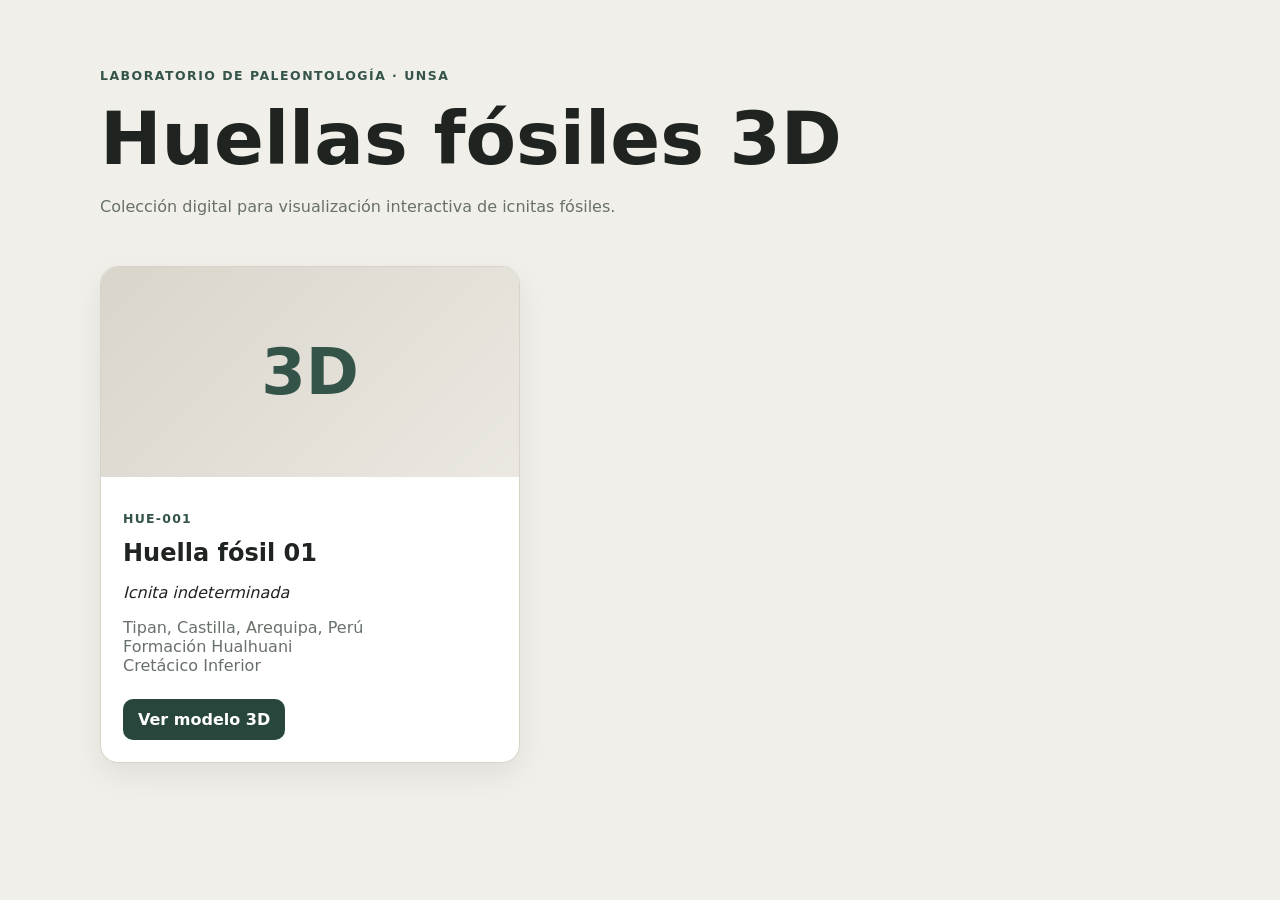
==== index.html @ 17d4e057 "123" ====
<!doctype html>
<html lang="es">
<head>
  <meta charset="utf-8">
  <meta name="viewport" content="width=device-width,initial-scale=1">
  <title>LP-UNSA | Huellas fósiles 3D</title>
  <link rel="stylesheet" href="styles.css">
</head>
<body>
  <main class="wrap">
    <header class="hero">
      <p class="eyebrow">LABORATORIO DE PALEONTOLOGÍA · UNSA</p>
      <h1>Huellas fósiles 3D</h1>
      <p class="lead">Colección digital para visualización interactiva de icnitas fósiles.</p>
    </header>
    <section id="galeria" class="grid"></section>
  </main>
  <script type="module">
    import { catalogo } from "./catalogo.js";
    const galeria = document.getElementById("galeria");
    for (const i of catalogo) {
      const card = document.createElement("article");
      card.className = "card";
      card.innerHTML = `
        <div class="visual">3D</div>
        <div class="body">
          <p class="codigo">${i.codigo}</p>
          <h2>${i.titulo}</h2>
          <p><em>${i.identificacion}</em></p>
          <p class="meta">${i.localidad}<br>${i.unidad}<br>${i.edad}</p>
          <a class="btn" href="visor.html?id=${encodeURIComponent(i.id)}">Ver modelo 3D</a>
        </div>`;
      galeria.appendChild(card);
    }
  </script>
</body>
</html>
---- styles.css ----
*{box-sizing:border-box}body{margin:0;font-family:system-ui,-apple-system,Segoe UI,sans-serif;background:#f1efe9;color:#202420}.wrap{width:min(1080px,calc(100% - 32px));margin:auto}.hero{padding:56px 0 34px}.eyebrow{font-size:.78rem;font-weight:800;letter-spacing:.12em;color:#355449}.hero h1{font-size:clamp(2.3rem,6vw,4.6rem);margin:8px 0}.lead,.meta{color:#68706a}.grid{display:grid;grid-template-columns:minmax(0,420px);gap:22px;padding-bottom:60px}.card{background:white;border:1px solid #d8d3c9;border-radius:18px;overflow:hidden;box-shadow:0 12px 30px rgba(0,0,0,.07)}.visual{height:210px;display:grid;place-items:center;background:linear-gradient(135deg,#d9d5cb,#ebe8e1);font-weight:900;font-size:4rem;color:#355449}.body{padding:22px}.codigo{font-size:.78rem;font-weight:800;letter-spacing:.1em;color:#355449}.body h2{margin:.2rem 0}.btn{display:inline-block;margin-top:8px;padding:11px 15px;border-radius:10px;background:#29463c;color:white;text-decoration:none;font-weight:700}.viewer{overflow:hidden;background:#e9e6df}.stage{position:relative;width:100vw;height:100dvh}canvas{width:100%;height:100%;display:block}.top{position:absolute;z-index:5;top:14px;left:14px;right:14px;display:flex;justify-content:space-between;gap:10px;pointer-events:none}.panel,.actions>*{pointer-events:auto}.panel{padding:11px 13px;border-radius:12px;background:rgba(250,249,245,.9);backdrop-filter:blur(8px);box-shadow:0 8px 24px rgba(0,0,0,.1)}.panel h1{font-size:1rem;margin:0}.panel p{font-size:.78rem;margin:4px 0 0;color:#68706a}.actions{display:flex;gap:8px}.actions a,.actions button{border:0;border-radius:10px;padding:9px 11px;background:rgba(250,249,245,.92);font:inherit;font-size:.8rem;font-weight:700;color:#202420;text-decoration:none;cursor:pointer}.status{position:absolute;z-index:4;left:50%;bottom:20px;transform:translateX(-50%);padding:9px 12px;border-radius:10px;background:rgba(20,22,20,.82);color:white;font-size:.82rem}.hidden{display:none}@media(max-width:700px){.top{flex-direction:column}.actions{align-self:flex-end}}
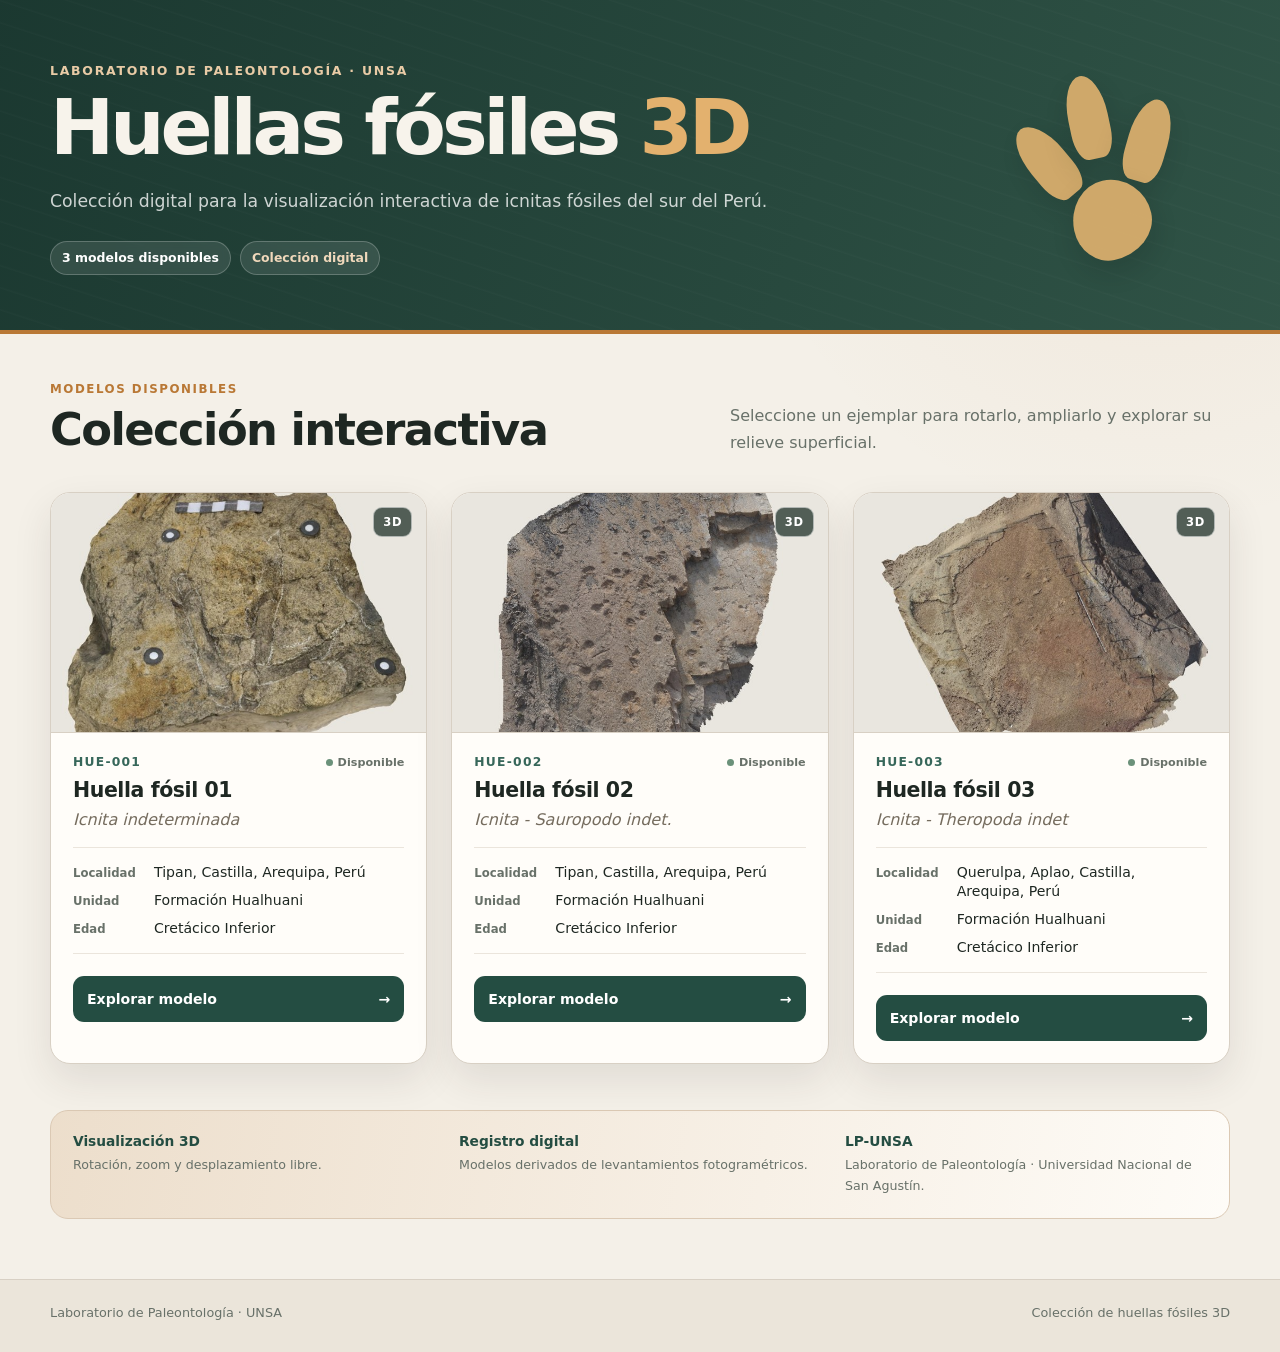
==== commit d9656358: "Visualizacion" ====
--- a/index.html
+++ b/index.html
@@ -3,33 +3,110 @@
 <head>
   <meta charset="utf-8">
   <meta name="viewport" content="width=device-width,initial-scale=1">
+  <meta name="description" content="Colección digital 3D de huellas fósiles del Laboratorio de Paleontología de la UNSA.">
   <title>LP-UNSA | Huellas fósiles 3D</title>
   <link rel="stylesheet" href="styles.css">
 </head>
 <body>
+  <header class="site-header">
+    <div class="hero-decoration" aria-hidden="true"></div>
+    <div class="wrap hero">
+      <div class="hero-copy">
+        <p class="eyebrow">LABORATORIO DE PALEONTOLOGÍA · UNSA</p>
+        <h1>Huellas fósiles <span>3D</span></h1>
+        <p class="lead">Colección digital para la visualización interactiva de icnitas fósiles del sur del Perú.</p>
+        <div class="hero-meta">
+          <span id="contador-modelos" class="pill"></span>
+          <span class="pill pill-soft">Colección digital</span>
+        </div>
+      </div>
+      <div class="hero-mark" aria-hidden="true">
+        <div class="track-mark">
+          <span class="toe toe-1"></span><span class="toe toe-2"></span><span class="toe toe-3"></span><span class="pad"></span>
+        </div>
+      </div>
+    </div>
+  </header>
+
   <main class="wrap">
-    <header class="hero">
-      <p class="eyebrow">LABORATORIO DE PALEONTOLOGÍA · UNSA</p>
-      <h1>Huellas fósiles 3D</h1>
-      <p class="lead">Colección digital para visualización interactiva de icnitas fósiles.</p>
-    </header>
-    <section id="galeria" class="grid"></section>
+    <section class="section-heading">
+      <div>
+        <p class="section-kicker">MODELOS DISPONIBLES</p>
+        <h2>Colección interactiva</h2>
+      </div>
+      <p>Seleccione un ejemplar para rotarlo, ampliarlo y explorar su relieve superficial.</p>
+    </section>
+
+    <section id="galeria" class="grid" aria-label="Modelos 3D de huellas fósiles"></section>
+
+    <section class="info-strip">
+      <div><strong>Visualización 3D</strong><span>Rotación, zoom y desplazamiento libre.</span></div>
+      <div><strong>Registro digital</strong><span>Modelos derivados de levantamientos fotogramétricos.</span></div>
+      <div><strong>LP-UNSA</strong><span>Laboratorio de Paleontología · Universidad Nacional de San Agustín.</span></div>
+    </section>
   </main>
+
+  <footer class="site-footer">
+    <div class="wrap footer-inner">
+      <p>Laboratorio de Paleontología · UNSA</p>
+      <p>Colección de huellas fósiles 3D</p>
+    </div>
+  </footer>
+
   <script type="module">
-    import { catalogo } from "./catalogo.js";
+    import { catalogo } from "./catalogo.js?v=3";
+
     const galeria = document.getElementById("galeria");
+    const contador = document.getElementById("contador-modelos");
+    contador.textContent = `${catalogo.length} ${catalogo.length === 1 ? "modelo" : "modelos"} disponibles`;
+
     for (const i of catalogo) {
       const card = document.createElement("article");
       card.className = "card";
+      const miniatura = `miniaturas/${i.id}.jpg`;
+
       card.innerHTML = `
-        <div class="visual">3D</div>
-        <div class="body">
-          <p class="codigo">${i.codigo}</p>
-          <h2>${i.titulo}</h2>
-          <p><em>${i.identificacion}</em></p>
-          <p class="meta">${i.localidad}<br>${i.unidad}<br>${i.edad}</p>
-          <a class="btn" href="visor.html?id=${encodeURIComponent(i.id)}">Ver modelo 3D</a>
+        <div class="card-visual">
+          <img src="${miniatura}" alt="Miniatura del modelo ${i.codigo}" class="thumb" loading="lazy">
+          <div class="thumb-fallback" aria-hidden="true">
+            <div class="fallback-track">
+              <span class="f-toe f1"></span><span class="f-toe f2"></span><span class="f-toe f3"></span><span class="f-pad"></span>
+            </div>
+          </div>
+          <span class="badge-3d">3D</span>
+        </div>
+
+        <div class="card-body">
+          <div class="card-heading">
+            <p class="code">${i.codigo}</p>
+            <span class="status-dot">Disponible</span>
+          </div>
+
+          <h3>${i.titulo}</h3>
+          <p class="identification">${i.identificacion}</p>
+
+          <dl class="metadata">
+            <div><dt>Localidad</dt><dd>${i.localidad}</dd></div>
+            <div><dt>Unidad</dt><dd>${i.unidad}</dd></div>
+            <div><dt>Edad</dt><dd>${i.edad}</dd></div>
+          </dl>
+
+          <a class="btn" href="visor.html?id=${encodeURIComponent(i.id)}">
+            <span>Explorar modelo</span><span aria-hidden="true">→</span>
+          </a>
         </div>`;
+
+      const img = card.querySelector(".thumb");
+      const fallback = card.querySelector(".thumb-fallback");
+      img.addEventListener("load", () => {
+        img.classList.add("loaded");
+        fallback.classList.add("hidden");
+      });
+      img.addEventListener("error", () => {
+        img.remove();
+        fallback.classList.remove("hidden");
+      });
+
       galeria.appendChild(card);
     }
   </script>
--- a/styles.css
+++ b/styles.css
@@ -1 +1,59 @@
-*{box-sizing:border-box}body{margin:0;font-family:system-ui,-apple-system,Segoe UI,sans-serif;background:#f1efe9;color:#202420}.wrap{width:min(1080px,calc(100% - 32px));margin:auto}.hero{padding:56px 0 34px}.eyebrow{font-size:.78rem;font-weight:800;letter-spacing:.12em;color:#355449}.hero h1{font-size:clamp(2.3rem,6vw,4.6rem);margin:8px 0}.lead,.meta{color:#68706a}.grid{display:grid;grid-template-columns:minmax(0,420px);gap:22px;padding-bottom:60px}.card{background:white;border:1px solid #d8d3c9;border-radius:18px;overflow:hidden;box-shadow:0 12px 30px rgba(0,0,0,.07)}.visual{height:210px;display:grid;place-items:center;background:linear-gradient(135deg,#d9d5cb,#ebe8e1);font-weight:900;font-size:4rem;color:#355449}.body{padding:22px}.codigo{font-size:.78rem;font-weight:800;letter-spacing:.1em;color:#355449}.body h2{margin:.2rem 0}.btn{display:inline-block;margin-top:8px;padding:11px 15px;border-radius:10px;background:#29463c;color:white;text-decoration:none;font-weight:700}.viewer{overflow:hidden;background:#e9e6df}.stage{position:relative;width:100vw;height:100dvh}canvas{width:100%;height:100%;display:block}.top{position:absolute;z-index:5;top:14px;left:14px;right:14px;display:flex;justify-content:space-between;gap:10px;pointer-events:none}.panel,.actions>*{pointer-events:auto}.panel{padding:11px 13px;border-radius:12px;background:rgba(250,249,245,.9);backdrop-filter:blur(8px);box-shadow:0 8px 24px rgba(0,0,0,.1)}.panel h1{font-size:1rem;margin:0}.panel p{font-size:.78rem;margin:4px 0 0;color:#68706a}.actions{display:flex;gap:8px}.actions a,.actions button{border:0;border-radius:10px;padding:9px 11px;background:rgba(250,249,245,.92);font:inherit;font-size:.8rem;font-weight:700;color:#202420;text-decoration:none;cursor:pointer}.status{position:absolute;z-index:4;left:50%;bottom:20px;transform:translateX(-50%);padding:9px 12px;border-radius:10px;background:rgba(20,22,20,.82);color:white;font-size:.82rem}.hidden{display:none}@media(max-width:700px){.top{flex-direction:column}.actions{align-self:flex-end}}
+*{box-sizing:border-box}
+:root{
+  --bg:#f4f0e8;--surface:#fffdf9;--surface-2:#e9e0d2;--text:#1e2722;--muted:#687169;--line:#d8d0c4;
+  --green:#244d42;--green-2:#37675a;--green-soft:#dce8e2;--ochre:#b97835;--ochre-soft:#ead8c2;--stone:#756c5e;
+  --shadow:0 16px 38px rgba(49,44,36,.10)
+}
+html{scroll-behavior:smooth}
+body{margin:0;min-height:100vh;font-family:Inter,ui-sans-serif,system-ui,-apple-system,BlinkMacSystemFont,"Segoe UI",sans-serif;color:var(--text);background:radial-gradient(circle at 90% 8%,rgba(185,120,53,.08),transparent 25%),var(--bg)}
+.wrap{width:min(1180px,calc(100% - 36px));margin-inline:auto}
+.site-header{position:relative;overflow:hidden;color:#f7f3eb;background:linear-gradient(110deg,rgba(27,56,48,.98),rgba(48,83,70,.95)),var(--green);border-bottom:4px solid var(--ochre)}
+.hero-decoration{position:absolute;inset:0;opacity:.15;background:repeating-linear-gradient(18deg,transparent 0,transparent 18px,rgba(255,255,255,.12) 19px,transparent 21px);pointer-events:none}
+.hero{position:relative;z-index:1;min-height:330px;padding:62px 0 54px;display:grid;grid-template-columns:1fr 260px;gap:54px;align-items:center}
+.hero-copy{max-width:760px}.eyebrow{margin:0 0 13px;color:#e9cba6;font-size:.78rem;font-weight:850;letter-spacing:.14em}
+.hero h1{margin:0;font-size:clamp(2.7rem,6vw,5.5rem);line-height:.96;letter-spacing:-.055em}.hero h1 span{color:#e3b16e}
+.lead{max-width:720px;margin:22px 0 0;color:rgba(255,255,255,.78);font-size:1.08rem;line-height:1.65}
+.hero-meta{display:flex;flex-wrap:wrap;gap:9px;margin-top:25px}
+.pill{display:inline-flex;align-items:center;min-height:34px;padding:7px 11px;border:1px solid rgba(255,255,255,.22);border-radius:999px;background:rgba(255,255,255,.10);color:white;font-size:.78rem;font-weight:720;backdrop-filter:blur(4px)}
+.pill-soft{color:#f0d8bb}
+.hero-mark{display:grid;place-items:center}.track-mark{position:relative;width:160px;height:190px;transform:rotate(-12deg);opacity:.88}
+.track-mark span{position:absolute;display:block;background:#e6b570;box-shadow:0 12px 30px rgba(0,0,0,.15)}
+.toe{width:40px;height:84px;border-radius:70% 70% 45% 45%}.toe-1{left:10px;top:35px;transform:rotate(-28deg)}.toe-2{left:59px;top:0}.toe-3{right:7px;top:35px;transform:rotate(28deg)}
+.pad{left:42px;bottom:3px;width:79px;height:80px;border-radius:48% 52% 58% 42% / 54% 52% 48% 46%}
+.section-heading{padding:48px 0 26px;display:grid;grid-template-columns:1fr minmax(280px,500px);gap:34px;align-items:end}
+.section-kicker{margin:0 0 7px;color:var(--ochre);font-size:.74rem;font-weight:850;letter-spacing:.13em}
+.section-heading h2{margin:0;font-size:clamp(1.8rem,4vw,2.8rem);letter-spacing:-.035em}
+.section-heading>p{margin:0;color:var(--muted);line-height:1.65}
+.grid{display:grid;grid-template-columns:repeat(3,minmax(0,1fr));gap:24px;padding:10px 0 46px}
+.card{min-width:0;overflow:hidden;border:1px solid var(--line);border-radius:20px;background:var(--surface);box-shadow:var(--shadow);transition:transform .18s ease,box-shadow .18s ease}
+@media (hover:hover) and (pointer:fine){.card:hover{transform:translateY(-4px);box-shadow:0 22px 46px rgba(49,44,36,.15)}}
+.card-visual{position:relative;height:240px;overflow:hidden;background:linear-gradient(135deg,#d8d0c3,#eee9e0);border-bottom:1px solid var(--line)}
+.thumb{width:100%;height:100%;display:block;object-fit:cover;opacity:0;transition:opacity .25s ease,transform .35s ease}.thumb.loaded{opacity:1}
+@media (hover:hover) and (pointer:fine){.card:hover .thumb.loaded{transform:scale(1.025)}}
+.thumb-fallback{position:absolute;inset:0;display:grid;place-items:center;background:radial-gradient(circle at 80% 20%,rgba(185,120,53,.22),transparent 28%),linear-gradient(145deg,#d8d2c8,#ece6dc)}
+.thumb-fallback.hidden{display:none}
+.fallback-track{position:relative;width:105px;height:130px;transform:rotate(-10deg);opacity:.72}.fallback-track span{position:absolute;display:block;background:var(--green)}
+.f-toe{width:27px;height:57px;border-radius:70% 70% 45% 45%}.f1{left:7px;top:24px;transform:rotate(-27deg)}.f2{left:39px;top:0}.f3{right:6px;top:24px;transform:rotate(27deg)}
+.f-pad{left:27px;bottom:2px;width:58px;height:59px;border-radius:48% 52% 58% 42% / 54% 52% 48% 46%}
+.badge-3d{position:absolute;top:14px;right:14px;padding:7px 9px;border:1px solid rgba(255,255,255,.55);border-radius:9px;color:white;background:rgba(31,48,41,.75);font-size:.72rem;font-weight:850;letter-spacing:.06em;backdrop-filter:blur(7px)}
+.card-body{padding:22px}.card-heading{display:flex;align-items:center;justify-content:space-between;gap:12px}
+.code{margin:0;color:var(--green-2);font-size:.77rem;font-weight:850;letter-spacing:.10em}
+.status-dot{display:inline-flex;align-items:center;gap:5px;color:var(--muted);font-size:.7rem;font-weight:700}.status-dot::before{content:"";width:7px;height:7px;border-radius:50%;background:#6b917a}
+.card h3{margin:9px 0 0;font-size:1.28rem;letter-spacing:-.02em}.identification{margin:8px 0 18px;color:var(--stone);font-style:italic}
+.metadata{margin:0 0 22px;padding:15px 0;display:grid;gap:9px;border-top:1px solid #ebe5dc;border-bottom:1px solid #ebe5dc}
+.metadata div{display:grid;grid-template-columns:72px 1fr;gap:9px;align-items:baseline}.metadata dt{color:var(--muted);font-size:.73rem;font-weight:780}.metadata dd{min-width:0;margin:0;font-size:.88rem;line-height:1.35;overflow-wrap:anywhere}
+.btn{width:100%;min-height:46px;padding:11px 14px;display:flex;justify-content:space-between;align-items:center;gap:10px;border-radius:11px;color:white;background:var(--green);text-decoration:none;font-size:.88rem;font-weight:780;transition:background .15s ease}.btn:hover{background:var(--green-2)}
+.info-strip{margin-bottom:60px;padding:22px;display:grid;grid-template-columns:repeat(3,1fr);gap:24px;border:1px solid #dbc9b4;border-radius:18px;background:linear-gradient(100deg,rgba(234,216,194,.75),rgba(255,253,249,.90))}
+.info-strip strong{display:block;margin-bottom:5px;color:var(--green);font-size:.86rem}.info-strip span{color:var(--muted);font-size:.79rem;line-height:1.5}
+.site-footer{border-top:1px solid var(--line);background:#ebe5da}.footer-inner{padding:25px 0 32px;display:flex;justify-content:space-between;gap:20px;color:var(--muted);font-size:.8rem}.footer-inner p{margin:0}
+
+/* visor */
+.viewer{overflow:hidden;background:#e9e6df}.stage{position:relative;width:100vw;height:100dvh}canvas{width:100%;height:100%;display:block}
+.top{position:absolute;z-index:5;top:14px;left:14px;right:14px;display:flex;justify-content:space-between;gap:10px;pointer-events:none}
+.panel,.actions>*{pointer-events:auto}.panel{padding:11px 13px;border-radius:12px;background:rgba(250,249,245,.9);backdrop-filter:blur(8px);box-shadow:0 8px 24px rgba(0,0,0,.1)}
+.panel h1{font-size:1rem;margin:0}.panel p{font-size:.78rem;margin:4px 0 0;color:#68706a}.actions{display:flex;gap:8px}
+.actions a,.actions button{border:0;border-radius:10px;padding:9px 11px;background:rgba(250,249,245,.92);font:inherit;font-size:.8rem;font-weight:700;color:#202420;text-decoration:none;cursor:pointer}
+.status{position:absolute;z-index:4;left:50%;bottom:20px;transform:translateX(-50%);padding:9px 12px;border-radius:10px;background:rgba(20,22,20,.82);color:white;font-size:.82rem}.hidden{display:none}
+
+@media(max-width:900px){.hero{grid-template-columns:1fr}.hero-mark{display:none}.grid{grid-template-columns:repeat(2,minmax(0,1fr))}.section-heading{grid-template-columns:1fr}.info-strip{grid-template-columns:1fr}}
+@media(max-width:620px){.wrap{width:min(100% - 24px,1180px)}.hero{min-height:auto;padding:46px 0 40px}.grid{grid-template-columns:1fr}.card-visual{height:220px}.footer-inner{flex-direction:column;gap:6px}.top{flex-direction:column}.actions{align-self:flex-end}}
